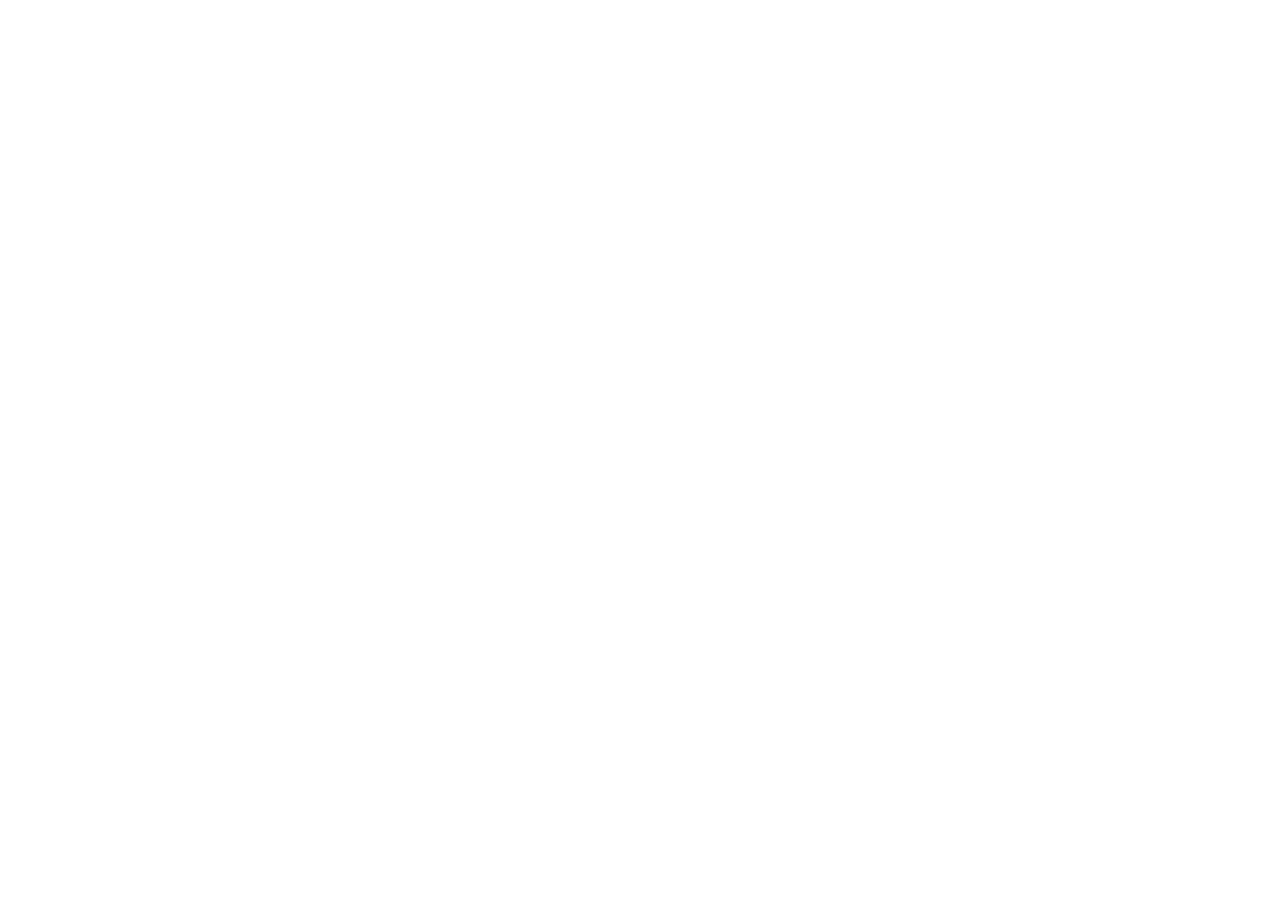
==== index.html @ 0e822096 "Subiendo estructura proyecto" ====
<!DOCTYPE html>
<html lang="en">

<head>
    <meta charset="UTF-8">
    <meta name="viewport" content="width=device-width, initial-scale=1.0">
    <title>Freixo</title>
    <link rel="stylesheet" href="styles.css">
    <link href="https://cdn.jsdelivr.net/npm/bootstrap@5.3.3/dist/css/bootstrap.min.css" rel="stylesheet"
        integrity="sha384-QWTKZyjpPEjISv5WaRU9OFeRpok6YctnYmDr5pNlyT2bRjXh0JMhjY6hW+ALEwIH" crossorigin="anonymous">
</head>

<body>
    <script src="https://cdn.jsdelivr.net/npm/@popperjs/core@2.11.8/dist/umd/popper.min.js"
        integrity="sha384-I7E8VVD/ismYTF4hNIPjVp/Zjvgyol6VFvRkX/vR+Vc4jQkC+hVqc2pM8ODewa9r"
        crossorigin="anonymous"></script>
    <script src="https://cdn.jsdelivr.net/npm/bootstrap@5.3.3/dist/js/bootstrap.min.js"
        integrity="sha384-0pUGZvbkm6XF6gxjEnlmuGrJXVbNuzT9qBBavbLwCsOGabYfZo0T0to5eqruptLy"
        crossorigin="anonymous"></script>
</body>

</html>
---- styles.css ----
*{
    padding: 0;
    border: 0;
    box-sizing: border-box;
}
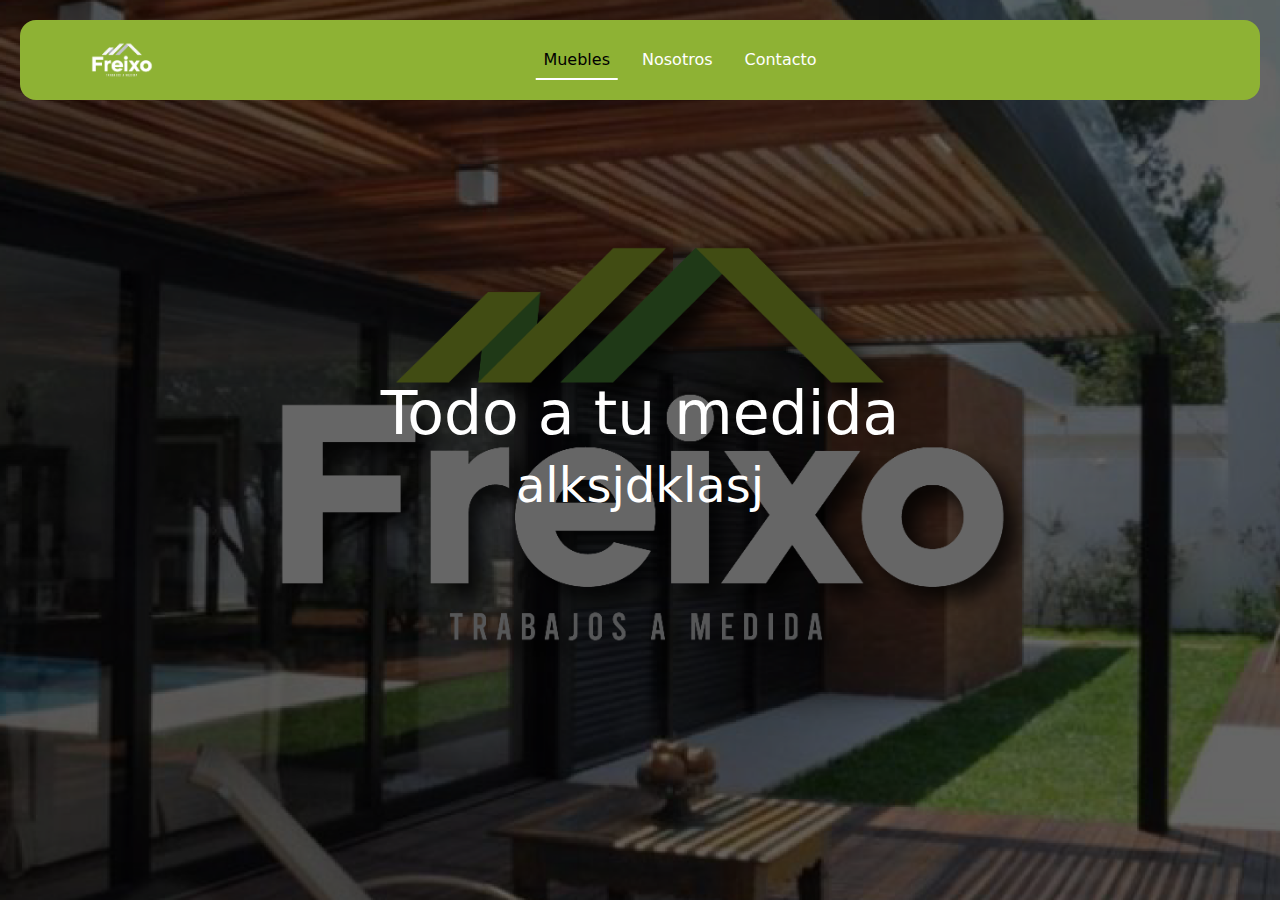
==== commit 19522e24: "navbar section completed" ====
--- a/index.html
+++ b/index.html
@@ -4,13 +4,59 @@
 <head>
     <meta charset="UTF-8">
     <meta name="viewport" content="width=device-width, initial-scale=1.0">
+    <link rel="icon" href="./assets/img/Perfil pagina.png" type="image/x-icon">
     <title>Freixo</title>
-    <link rel="stylesheet" href="styles.css">
     <link href="https://cdn.jsdelivr.net/npm/bootstrap@5.3.3/dist/css/bootstrap.min.css" rel="stylesheet"
         integrity="sha384-QWTKZyjpPEjISv5WaRU9OFeRpok6YctnYmDr5pNlyT2bRjXh0JMhjY6hW+ALEwIH" crossorigin="anonymous">
+        <link rel="stylesheet" href="styles.css">
 </head>
 
 <body>
+    <!--INICIO NAVBAR-->
+    <nav class="navbar navbar-expand-lg fixed-top">
+        <div class="container">
+            <a class="navbar-brand" href="#"><img src="./assets/img/Logo_blanco.png" alt=""></a>
+            <button class="navbar-toggler pe-0" type="button" data-bs-toggle="offcanvas"
+                data-bs-target="#offcanvasNavbar" aria-controls="offcanvasNavbar" aria-label="Toggle navigation">
+                <span class="navbar-toggler-icon"></span>
+            </button>
+            <div class="offcanvas offcanvas-end" tabindex="-1" id="offcanvasNavbar"
+                aria-labelledby="offcanvasNavbarLabel">
+                <div class="offcanvas-header">
+                    <h5 class="offcanvas-title" id="offcanvasNavbarLabel">Freixo</h5>
+                    <button type="button" class="btn-close" data-bs-dismiss="offcanvas" aria-label="Close"></button>
+                </div>
+                <div class="offcanvas-body">
+                    <ul class="navbar-nav justify-content-center flex-grow-1 pe-3">
+                        <li class="nav-item">
+                            <a class="nav-link mx-lg-2 active" aria-current="page" href="#">Muebles</a>
+                        </li>
+                        <li class="nav-item">
+                            <a class="nav-link mx-lg-2" href="#">Nosotros</a>
+                        </li>
+                        <li class="nav-item">
+                            <a class="nav-link mx-lg-2" href="#">Contacto</a>
+                        </li>
+                    </ul>
+                </div>
+            </div>
+        </div>
+    </nav>
+    <section class="hero-section">
+        <div class="container d-flex align-items-center justify-content-center fs-1 text-white flex-column">
+            <h1>Todo a tu medida</h1>
+            <h2>alksjdklasj</h2>
+        </div>
+    </section>
+    <!--FIN NAVBAR-->
+
+    <!--INICIO CAROUSEL SECTION-->
+    <section>
+        
+    </section>
+    <!--FIN CAROUSEL SECTION-->
+
+    <script src="app.js"></script>
     <script src="https://cdn.jsdelivr.net/npm/@popperjs/core@2.11.8/dist/umd/popper.min.js"
         integrity="sha384-I7E8VVD/ismYTF4hNIPjVp/Zjvgyol6VFvRkX/vR+Vc4jQkC+hVqc2pM8ODewa9r"
         crossorigin="anonymous"></script>
--- a/styles.css
+++ b/styles.css
@@ -2,4 +2,97 @@
     padding: 0;
     border: 0;
     box-sizing: border-box;
-}+}
+/* Inicio Estilos Navbar*/
+.navbar {
+    background-color: #8eb234;
+    height: 80px;
+    margin: 20px;
+    border-radius: 16px;
+    padding: 0.5rem;
+}
+.navbar-brand {
+    font-weight: 500;
+    color: #009970;
+    font-size: 24px;
+}
+.navbar-brand img {
+    height: 5rem;
+    width: auto;
+}
+
+.navbar-toggler {
+    border: none;
+    font-size: 1.25rem;
+}
+
+.navbar-toogler:focus, .btn-close:focus  {
+    box-shadow: none;
+    outline: none;
+}
+
+.nav-link {
+    color: #fff;
+    font-weight: 500;
+    position: relative;
+}
+
+.nav-link:hover, .nav-link.active {
+    color: #000;
+}
+
+@media(min-width: 991px){
+    .nav-link::before {
+        content: "";
+        position: absolute;
+        bottom: 0;
+        left: 50%;
+        transform: translateX(-50%);
+        width: 0;
+        height: 2px;
+        background-color: #fff;
+        visibility: hidden;
+        transition: 0.3s ease-in-out;
+    }
+    .nav-link:hover::before, .nav-link.active::before {
+        width: 100%;
+        visibility: visible;
+    }
+}
+.offcanvas-body {
+    background-color: #8eb234;
+}
+/*Fin estilos Navbar*/
+
+/*Inicio estilos section hero*/
+.hero-section{
+    background: url(./assets/img/mesa.png) no-repeat center;
+    background-size: cover;
+    width: 100%;
+}
+
+.hero-section::before {
+    background-color: rgba(0, 0, 0, 0.6);
+    content: "";
+    position: absolute;
+    top: 0;
+    right: 0;
+    bottom: 0;
+    left: 0;
+}
+
+.hero-section .container {
+    height: 100vh;
+    z-index: 1;
+    position: relative;
+}
+
+.hero-section h1 {
+    font-size: 1.5em;
+}
+
+.hero-section h2 {
+    font-size: 1.2em;
+}
+
+/*Fin estilos hero section*/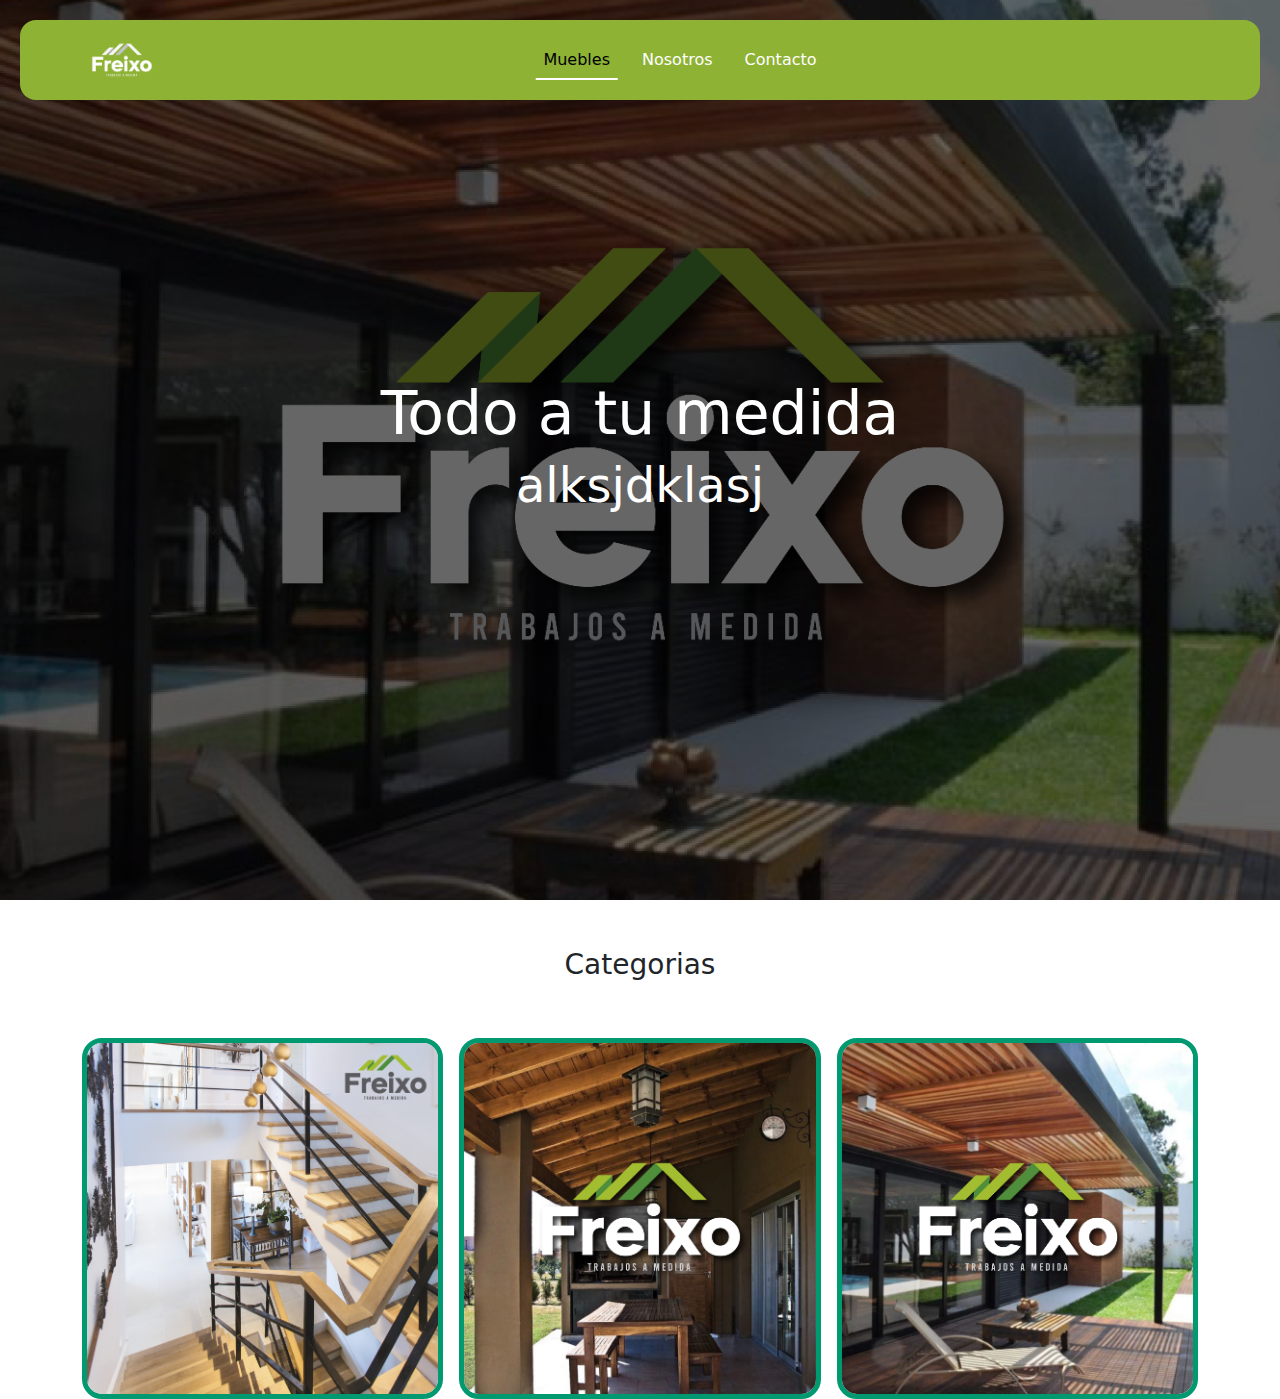
==== commit 3d6b8f73: "cards completed and styles" ====
--- a/index.html
+++ b/index.html
@@ -8,7 +8,7 @@
     <title>Freixo</title>
     <link href="https://cdn.jsdelivr.net/npm/bootstrap@5.3.3/dist/css/bootstrap.min.css" rel="stylesheet"
         integrity="sha384-QWTKZyjpPEjISv5WaRU9OFeRpok6YctnYmDr5pNlyT2bRjXh0JMhjY6hW+ALEwIH" crossorigin="anonymous">
-        <link rel="stylesheet" href="styles.css">
+    <link rel="stylesheet" href="styles.css">
 </head>
 
 <body>
@@ -51,8 +51,62 @@
     <!--FIN NAVBAR-->
 
     <!--INICIO CAROUSEL SECTION-->
-    <section>
-        
+    <section class="card_section mt-5">
+        <div class="d-flex justify-content-center">
+            <h3>Categorias</h3>
+        </div>
+        <div class="container mt-5">
+            <div class="row g-3">
+                <div class="col-md-6 col-md-6 col-xl-4">
+                    <div class="card">
+                        <img src="./assets/img/escalera.png" class="card-img-top" alt="">
+                        <div class="card-body">
+                            <h5 class="card-title">Sillas y Sillones</h5>
+                            <p class="card-text">Lorem ipsum dolor sit amet consectetur adipisicing elit.
+                                 Est cupiditate cum magni incidunt exercitationem corporis enim, 
+                                 accusamus neque obcaecati sunt nisi nulla dolorem fuga dolor?</p>
+                            <button class="btn btn-primary">Ver Más</button>
+                        </div>
+                    </div>
+                </div>
+                <div class="col-md-6 col-md-6 col-xl-4">
+                    <div class="card">
+                        <img src="./assets/img/galeria.png" class="card-img-top" alt="">
+                        <div class="card-body">
+                            <h5 class="card-title">Sillas y Sillones</h5>
+                            <p class="card-text">Lorem ipsum dolor sit amet consectetur adipisicing elit.
+                                 Est cupiditate cum magni incidunt exercitationem corporis enim, 
+                                 accusamus neque obcaecati sunt nisi nulla dolorem fuga dolor?</p>
+                            <button class="btn btn-primary">Ver Más</button>
+                        </div>
+                    </div>
+                </div>
+                <div class="col-md-6 col-md-6 col-xl-4">
+                    <div class="card">
+                        <img src="./assets/img/mesa.png" class="card-img-top" alt="">
+                        <div class="card-body">
+                            <h5 class="card-title">Sillas y Sillones</h5>
+                            <p class="card-text">Lorem ipsum dolor sit amet consectetur adipisicing elit.
+                                 Est cupiditate cum magni incidunt exercitationem corporis enim, 
+                                 accusamus neque obcaecati sunt nisi nulla dolorem fuga dolor?</p>
+                            <button class="btn btn-primary">Ver Más</button>
+                        </div>
+                    </div>
+                </div>
+                <!-- <div class="col-md-6 col-md-6 col-xl-4">
+                    <div class="card">
+                        <img src="./assets/img/galeria.png" class="card-img-top" alt="">
+                        <div class="card-body">
+                            <h5 class="card-title">Sillas y Sillones</h5>
+                            <p class="card-text">Lorem ipsum dolor sit amet consectetur adipisicing elit.
+                                 Est cupiditate cum magni incidunt exercitationem corporis enim, 
+                                 accusamus neque obcaecati sunt nisi nulla dolorem fuga dolor?</p>
+                            <button class="btn btn-primary">Ver Más</button>
+                        </div>
+                    </div>
+                </div> -->
+            </div>
+        </div>
     </section>
     <!--FIN CAROUSEL SECTION-->
 
--- a/styles.css
+++ b/styles.css
@@ -95,4 +95,68 @@
     font-size: 1.2em;
 }
 
-/*Fin estilos hero section*/+/*Fin estilos hero section*/
+
+.card {
+    /* width: 320px;
+    height: 500px; */
+    border-radius: 20px;
+    overflow: hidden;
+    border: 5px solid #009970;
+    position: relative;
+}
+
+.card-img-top {
+    width: 100%;
+    height: 100%;
+    object-fit: cover;
+    border-radius: 10px;
+}
+
+.card-body {
+    width: 100%;
+    height: 100%;
+    top: 0;
+    right: -100%;
+    position: absolute;
+    background: #1f3d4738;
+    backdrop-filter: blur(5px);
+    border-radius: 15px;
+    color: #fff;
+    padding: 20px;
+    display: flex;
+    flex-direction: column;
+    justify-content: center;
+    transition: 2s;
+}
+
+.card:hover .card-body {
+    right: 0;
+}
+
+.card-title {
+    text-transform: uppercase;
+    font-size: 20px;
+    font-weight: 500;
+}
+
+.card-text {
+    text-transform: capitalize;
+    font-size: 16px;
+    font-weight: 400;
+    margin: 40px 0;
+    line-height: 25px;
+
+}
+
+.btn {
+    color: #fff;
+    background: #8eb234;
+    padding: 10px 20px;
+    width: 120px;
+    border-radius: 5px;
+    text-transform: capitalize;
+    border: none;
+    outline: none;
+    font-weight: 500;
+}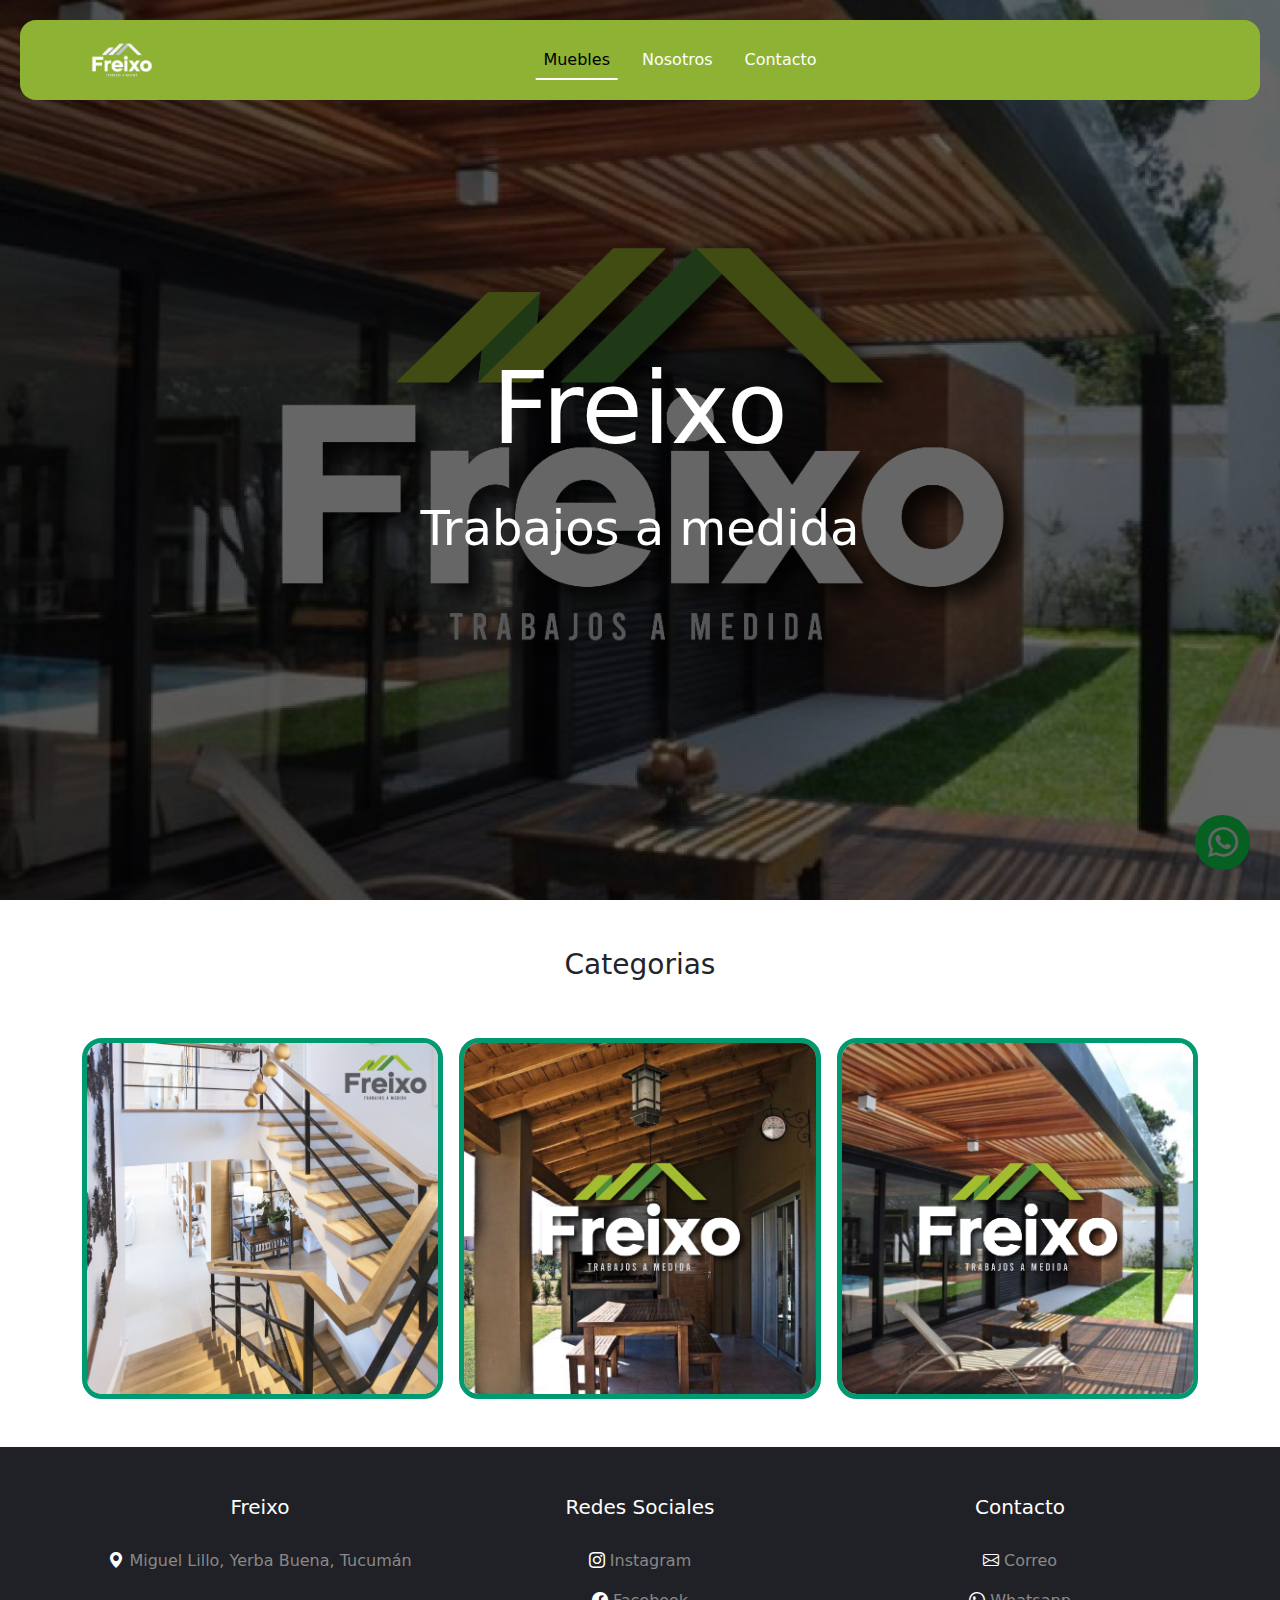
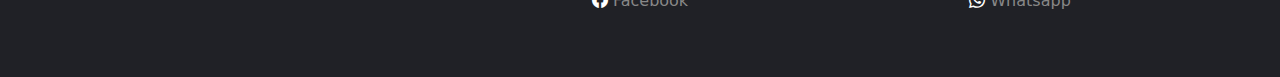
==== commit a56fd534: "footer completed and btn whatsapp" ====
--- a/index.html
+++ b/index.html
@@ -8,10 +8,14 @@
     <title>Freixo</title>
     <link href="https://cdn.jsdelivr.net/npm/bootstrap@5.3.3/dist/css/bootstrap.min.css" rel="stylesheet"
         integrity="sha384-QWTKZyjpPEjISv5WaRU9OFeRpok6YctnYmDr5pNlyT2bRjXh0JMhjY6hW+ALEwIH" crossorigin="anonymous">
-    <link rel="stylesheet" href="styles.css">
+        <link rel="stylesheet" href="https://cdn.jsdelivr.net/npm/bootstrap-icons@1.11.3/font/bootstrap-icons.min.css">
+        <link rel="stylesheet" href="styles.css">
 </head>
 
 <body>
+    <a href="" target="_blank" class="float">
+        <i class="bi bi-whatsapp"></i>
+    </a>
     <!--INICIO NAVBAR-->
     <nav class="navbar navbar-expand-lg fixed-top">
         <div class="container">
@@ -43,9 +47,10 @@
         </div>
     </nav>
     <section class="hero-section">
-        <div class="container d-flex align-items-center justify-content-center fs-1 text-white flex-column">
-            <h1>Todo a tu medida</h1>
-            <h2>alksjdklasj</h2>
+        <div class="container d-flex justify-content-center align-items-center fs-1 flex-column text-white">
+            <p>Freixo</p>
+            <h2>Trabajos a medida</h2>
+            
         </div>
     </section>
     <!--FIN NAVBAR-->
@@ -61,7 +66,7 @@
                     <div class="card">
                         <img src="./assets/img/escalera.png" class="card-img-top" alt="">
                         <div class="card-body">
-                            <h5 class="card-title">Sillas y Sillones</h5>
+                            <h5 class="card-title">Sillas y Banquetas</h5>
                             <p class="card-text">Lorem ipsum dolor sit amet consectetur adipisicing elit.
                                  Est cupiditate cum magni incidunt exercitationem corporis enim, 
                                  accusamus neque obcaecati sunt nisi nulla dolorem fuga dolor?</p>
@@ -73,7 +78,7 @@
                     <div class="card">
                         <img src="./assets/img/galeria.png" class="card-img-top" alt="">
                         <div class="card-body">
-                            <h5 class="card-title">Sillas y Sillones</h5>
+                            <h5 class="card-title">Mesas</h5>
                             <p class="card-text">Lorem ipsum dolor sit amet consectetur adipisicing elit.
                                  Est cupiditate cum magni incidunt exercitationem corporis enim, 
                                  accusamus neque obcaecati sunt nisi nulla dolorem fuga dolor?</p>
@@ -85,7 +90,7 @@
                     <div class="card">
                         <img src="./assets/img/mesa.png" class="card-img-top" alt="">
                         <div class="card-body">
-                            <h5 class="card-title">Sillas y Sillones</h5>
+                            <h5 class="card-title">Estantes</h5>
                             <p class="card-text">Lorem ipsum dolor sit amet consectetur adipisicing elit.
                                  Est cupiditate cum magni incidunt exercitationem corporis enim, 
                                  accusamus neque obcaecati sunt nisi nulla dolorem fuga dolor?</p>
@@ -110,6 +115,32 @@
     </section>
     <!--FIN CAROUSEL SECTION-->
 
+    <!--INICIO FOOTER SECTION-->
+       <footer>
+        <div class="container-fluid mt-5 py-5">
+            <div class="container">
+                <div class="row">
+                    <div class="col">
+                        <h1 class="text-center">Freixo</h1>
+                        <p class="text-center"><i class="bi bi-geo-alt-fill"></i> Miguel Lillo, Yerba Buena, Tucumán</p>
+                    </div>
+                    <div class="col">
+                        <h1 class="text-center">Redes Sociales</h1>
+                        <p class="text-center"><a target="_blank" href="https://www.instagram.com/freixo.tuc?igsh=MXU3MGI1Y2JwN21xMg=="><i class="bi bi-instagram"></i></a> Instagram</p>
+                        <p class="text-center"><a target="_blank" href="https://www.facebook.com/people/Freixo/100063633369102/?mibextid=WC7FNe&rdid=lrc3cj4qGPcZuT7P&share_url=https%3A%2F%2Fwww.facebook.com%2Fshare%2F64F7v5D3XU1ae4H2%2F%3Fmibextid%3DWC7FNe"><i class="bi bi-facebook"></i></a> Facebook</p>
+                    </div>
+                    <div class="col">
+                        <h1 class="text-center">Contacto</h1>
+                        <p class="text-center"><a href="#"><i class="bi bi-envelope"></i></a> Correo</p>
+                        <p class="text-center"><a href="https://wa.me/message/OYIO3UWSGHDMI1" target="_blank"><i class="bi bi-whatsapp"></i></a> Whatsapp</p>
+                        
+                    </div>
+                </div>
+            </div>
+        </div>
+       </footer>
+    <!--FIN FOOTER SECTION-->
+
     <script src="app.js"></script>
     <script src="https://cdn.jsdelivr.net/npm/@popperjs/core@2.11.8/dist/umd/popper.min.js"
         integrity="sha384-I7E8VVD/ismYTF4hNIPjVp/Zjvgyol6VFvRkX/vR+Vc4jQkC+hVqc2pM8ODewa9r"
--- a/styles.css
+++ b/styles.css
@@ -3,6 +3,34 @@
     border: 0;
     box-sizing: border-box;
 }
+
+.float {
+    position: fixed;
+    width: 55px;
+    height: 55px;
+    line-height: 55px;
+    bottom: 30px;
+    right: 30px;
+    background: #0df053;
+    color: #fff;
+    border-radius: 50%;
+    text-align: center;
+    font-size: 30px; 
+}
+.float:hover {
+    position: fixed;
+    width: 55px;
+    height: 55px;
+    line-height: 55px;
+    bottom: 30px;
+    right: 30px;
+    background: green;
+    color: #fff;
+    border-radius: 50%;
+    text-align: center;
+    font-size: 30px; 
+}
+
 /* Inicio Estilos Navbar*/
 .navbar {
     background-color: #8eb234;
@@ -87,8 +115,8 @@
     position: relative;
 }
 
-.hero-section h1 {
-    font-size: 1.5em;
+.hero-section p {
+    font-size: 100px;
 }
 
 .hero-section h2 {
@@ -159,4 +187,45 @@
     border: none;
     outline: none;
     font-weight: 500;
-}+}
+
+.container-fluid {
+    background-color: #202126;
+    color: #888;
+    font-size: 16px;
+}
+
+h1{
+    font-size: 20px !important;
+    color: #fff;
+    margin-bottom: 30px !important;
+}
+
+.bi {
+    color: white !important;
+}
+
+.img-fluid {
+    width: 92% !important;
+    height: 150px !important;
+}
+
+/* span {
+    display: block;
+    font-family: monospace;
+    font-size: 80px;
+    white-space: nowrap;
+    border-right: 4px solid;
+    width: 22ch;
+    animation: typing 2s steps(12),
+    blink .5s infinite step-end alternate;
+    overflow: hidden;
+}
+
+@keyframes typing {
+    from { width: 0 }
+}
+
+@keyframes blink {
+    50% { border-color: transparent }
+} */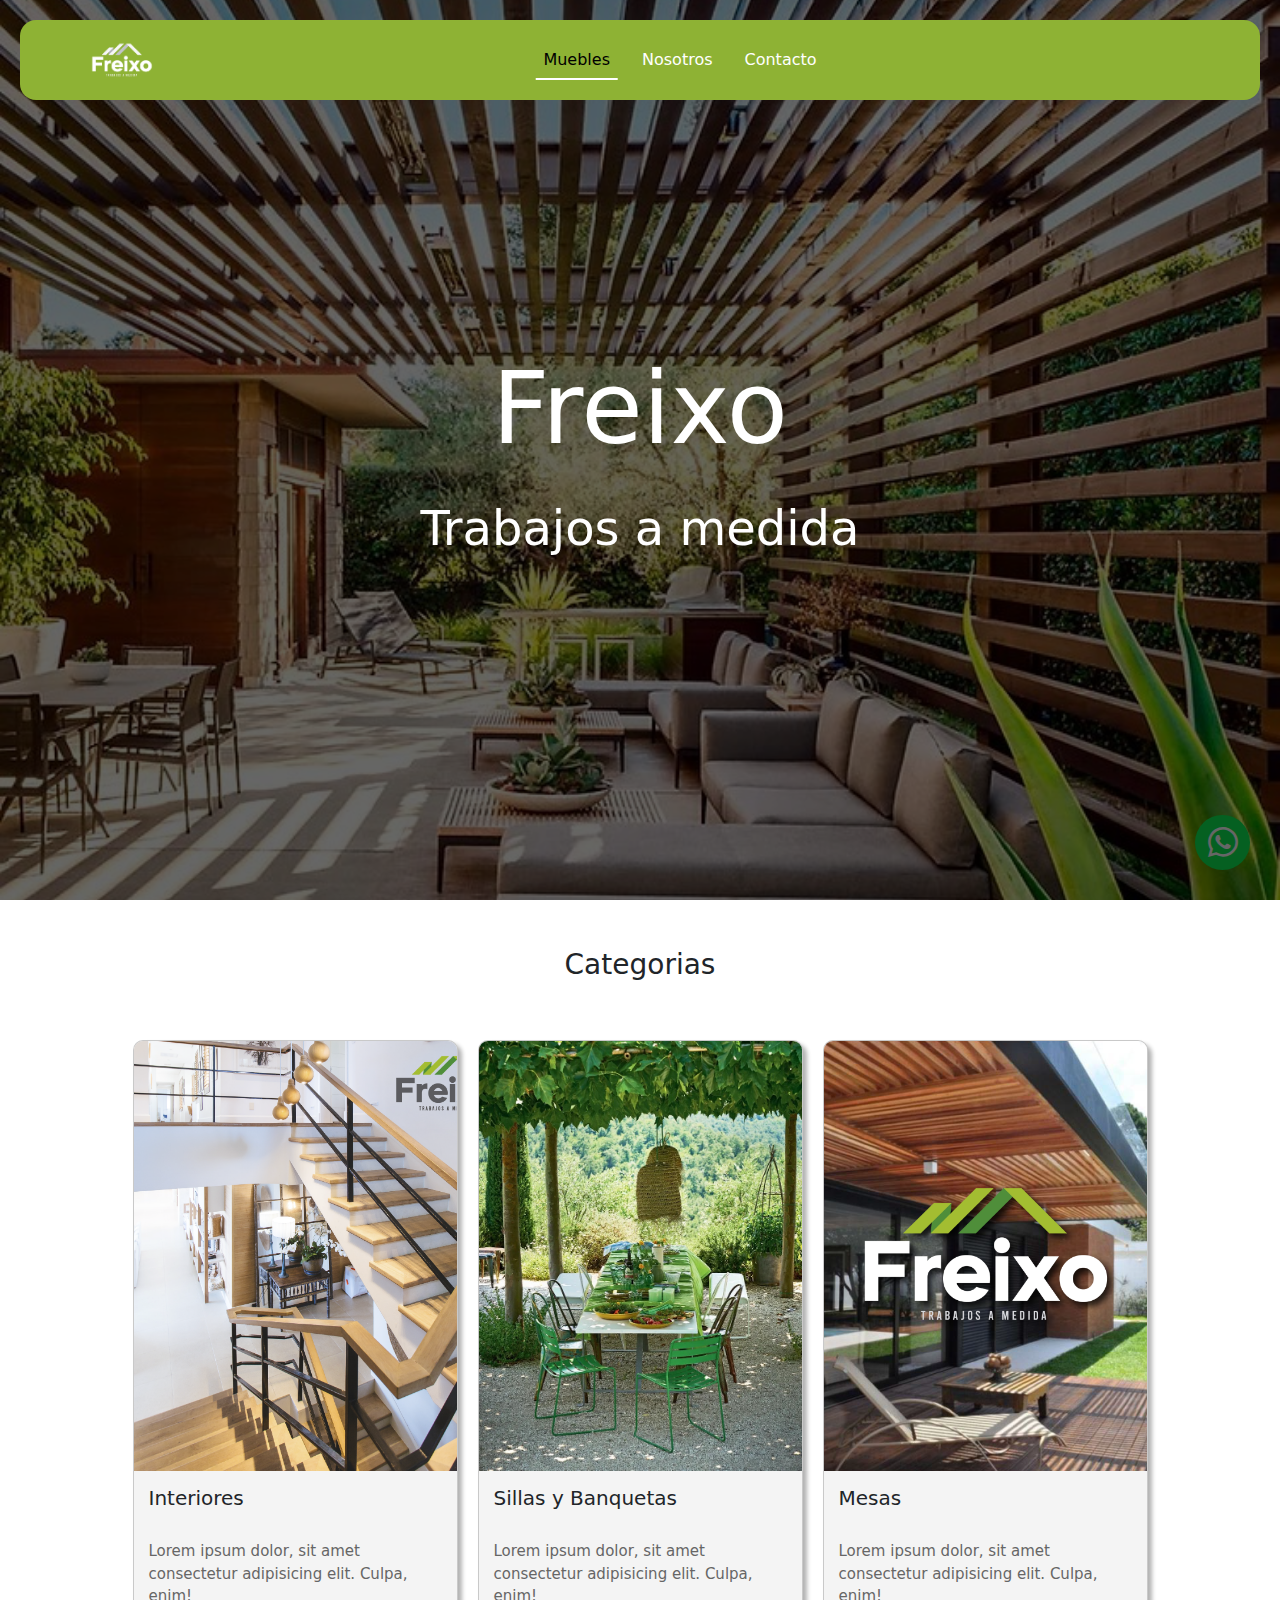
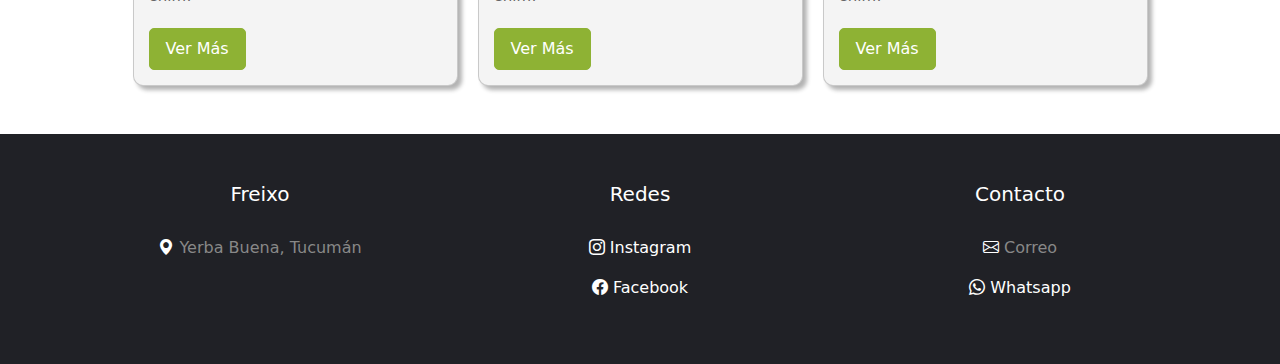
==== commit 0b7b1092: "cambios home y cards" ====
--- a/index.html
+++ b/index.html
@@ -13,7 +13,7 @@
 </head>
 
 <body>
-    <a href="" target="_blank" class="float">
+    <a href="https://wa.me/message/OYIO3UWSGHDMI1" target="_blank" class="float">
         <i class="bi bi-whatsapp"></i>
     </a>
     <!--INICIO NAVBAR-->
@@ -60,58 +60,34 @@
         <div class="d-flex justify-content-center">
             <h3>Categorias</h3>
         </div>
-        <div class="container mt-5">
-            <div class="row g-3">
-                <div class="col-md-6 col-md-6 col-xl-4">
-                    <div class="card">
-                        <img src="./assets/img/escalera.png" class="card-img-top" alt="">
-                        <div class="card-body">
-                            <h5 class="card-title">Sillas y Banquetas</h5>
-                            <p class="card-text">Lorem ipsum dolor sit amet consectetur adipisicing elit.
-                                 Est cupiditate cum magni incidunt exercitationem corporis enim, 
-                                 accusamus neque obcaecati sunt nisi nulla dolorem fuga dolor?</p>
-                            <button class="btn btn-primary">Ver Más</button>
-                        </div>
-                    </div>
+        <div class="card-container">
+            <div class="card">
+                <img src="./assets/img/escalera.png" alt="">
+                <div class="card-body">
+                    <h1 class="card-title">Interiores</h1>
+                    <p>Lorem ipsum dolor, sit amet consectetur adipisicing elit. Culpa, enim!</p>
+                    <button class="btn btn-primary">Ver Más</button>
                 </div>
-                <div class="col-md-6 col-md-6 col-xl-4">
-                    <div class="card">
-                        <img src="./assets/img/galeria.png" class="card-img-top" alt="">
-                        <div class="card-body">
-                            <h5 class="card-title">Mesas</h5>
-                            <p class="card-text">Lorem ipsum dolor sit amet consectetur adipisicing elit.
-                                 Est cupiditate cum magni incidunt exercitationem corporis enim, 
-                                 accusamus neque obcaecati sunt nisi nulla dolorem fuga dolor?</p>
-                            <button class="btn btn-primary">Ver Más</button>
-                        </div>
-                    </div>
+            </div>
+
+            <div class="card">
+                <img src="./assets/img/sillas_verdes.jpeg" alt="">
+                <div class="card-body">
+                    <h1 class="card-title">Sillas y Banquetas</h1>
+                    <p>Lorem ipsum dolor, sit amet consectetur adipisicing elit. Culpa, enim!</p>
+                    <button class="btn btn-primary">Ver Más</button>
                 </div>
-                <div class="col-md-6 col-md-6 col-xl-4">
-                    <div class="card">
-                        <img src="./assets/img/mesa.png" class="card-img-top" alt="">
-                        <div class="card-body">
-                            <h5 class="card-title">Estantes</h5>
-                            <p class="card-text">Lorem ipsum dolor sit amet consectetur adipisicing elit.
-                                 Est cupiditate cum magni incidunt exercitationem corporis enim, 
-                                 accusamus neque obcaecati sunt nisi nulla dolorem fuga dolor?</p>
-                            <button class="btn btn-primary">Ver Más</button>
-                        </div>
-                    </div>
+            </div>
+
+            <div class="card">
+                <img src="./assets/img/mesa.png" alt="">
+                <div class="card-body">
+                    <h1 class="card-title">Mesas</h1>
+                    <p>Lorem ipsum dolor, sit amet consectetur adipisicing elit. Culpa, enim!</p>
+                    <button class="btn btn-primary">Ver Más</button>
                 </div>
-                <!-- <div class="col-md-6 col-md-6 col-xl-4">
-                    <div class="card">
-                        <img src="./assets/img/galeria.png" class="card-img-top" alt="">
-                        <div class="card-body">
-                            <h5 class="card-title">Sillas y Sillones</h5>
-                            <p class="card-text">Lorem ipsum dolor sit amet consectetur adipisicing elit.
-                                 Est cupiditate cum magni incidunt exercitationem corporis enim, 
-                                 accusamus neque obcaecati sunt nisi nulla dolorem fuga dolor?</p>
-                            <button class="btn btn-primary">Ver Más</button>
-                        </div>
-                    </div>
-                </div> -->
             </div>
-        </div>
+        </div>  
     </section>
     <!--FIN CAROUSEL SECTION-->
 
@@ -122,18 +98,17 @@
                 <div class="row">
                     <div class="col">
                         <h1 class="text-center">Freixo</h1>
-                        <p class="text-center"><i class="bi bi-geo-alt-fill"></i> Miguel Lillo, Yerba Buena, Tucumán</p>
+                        <p class="text-center"><i class="bi bi-geo-alt-fill"></i> Yerba Buena, Tucumán</p>
                     </div>
                     <div class="col">
-                        <h1 class="text-center">Redes Sociales</h1>
-                        <p class="text-center"><a target="_blank" href="https://www.instagram.com/freixo.tuc?igsh=MXU3MGI1Y2JwN21xMg=="><i class="bi bi-instagram"></i></a> Instagram</p>
-                        <p class="text-center"><a target="_blank" href="https://www.facebook.com/people/Freixo/100063633369102/?mibextid=WC7FNe&rdid=lrc3cj4qGPcZuT7P&share_url=https%3A%2F%2Fwww.facebook.com%2Fshare%2F64F7v5D3XU1ae4H2%2F%3Fmibextid%3DWC7FNe"><i class="bi bi-facebook"></i></a> Facebook</p>
+                        <h1 class="text-center">Redes</h1>
+                        <p class="text-center"><a target="_blank" href="http://www.instagram.com/freixo.tuc?igsh=MXU3MGI1Y2JwN21xMg=="><i class="bi bi-instagram"></i></a> <a target="_blank" class="text-white text-decoration-none" href="http://www.instagram.com/freixo.tuc?igsh=MXU3MGI1Y2JwN21xMg==">Instagram</a></p>
+                        <p class="text-center"><a target="_blank" href="https://www.facebook.com/people/Freixo/100063633369102/?mibextid=WC7FNe&rdid=lrc3cj4qGPcZuT7P&share_url=https%3A%2F%2Fwww.facebook.com%2Fshare%2F64F7v5D3XU1ae4H2%2F%3Fmibextid%3DWC7FNe"><i class="bi bi-facebook"></i></a> <a target="_blank" class="text-white text-decoration-none" href="https://www.facebook.com/people/Freixo/100063633369102/?mibextid=WC7FNe&rdid=lrc3cj4qGPcZuT7P&share_url=https%3A%2F%2Fwww.facebook.com%2Fshare%2F64F7v5D3XU1ae4H2%2F%3Fmibextid%3DWC7FNe">Facebook</a></p>
                     </div>
                     <div class="col">
                         <h1 class="text-center">Contacto</h1>
                         <p class="text-center"><a href="#"><i class="bi bi-envelope"></i></a> Correo</p>
-                        <p class="text-center"><a href="https://wa.me/message/OYIO3UWSGHDMI1" target="_blank"><i class="bi bi-whatsapp"></i></a> Whatsapp</p>
-                        
+                        <p class="text-center"><a target="_blank" href="https://wa.me/message/OYIO3UWSGHDMI1"><i class="bi bi-whatsapp"></i></a> <a target="_blank" class="text-white text-decoration-none" href="https://wa.me/message/OYIO3UWSGHDMI1">Whatsapp</a></p>
                     </div>
                 </div>
             </div>
--- a/styles.css
+++ b/styles.css
@@ -4,6 +4,7 @@
     box-sizing: border-box;
 }
 
+/*INICIO BTN WHATSAPP*/
 .float {
     position: fixed;
     width: 55px;
@@ -30,6 +31,7 @@
     text-align: center;
     font-size: 30px; 
 }
+ /*FIN BTN WHATSAPP*/
 
 /* Inicio Estilos Navbar*/
 .navbar {
@@ -92,9 +94,10 @@
 }
 /*Fin estilos Navbar*/
 
+
 /*Inicio estilos section hero*/
 .hero-section{
-    background: url(./assets/img/mesa.png) no-repeat center;
+    background: url(./assets/img/jardin_luz.jpeg) no-repeat center;
     background-size: cover;
     width: 100%;
 }
@@ -125,75 +128,76 @@
 
 /*Fin estilos hero section*/
 
+
+/*INICIO CARD ESTILOS*/
+
+.card-container {
+    display: flex;
+    justify-content: center;
+    flex-wrap: wrap;
+    gap: 20px;
+    margin-top: 50px;
+}
 .card {
-    /* width: 320px;
-    height: 500px; */
-    border-radius: 20px;
+    width: 325px;
+    background-color: #f4f4f4;
+    border-radius: 10px;
+    box-shadow: 4px 4px 4px rgba(0, 0, 0, 0.3);
     overflow: hidden;
-    border: 5px solid #009970;
-    position: relative;
-}
-
-.card-img-top {
+    transition: transform 0.6s ease;
+}
+
+/* .card {
+    transition: all 0.3s;
+} */
+.card:hover {
+    transform: translateY(-10px);
+}
+
+.card img {
     width: 100%;
     height: 100%;
     object-fit: cover;
-    border-radius: 10px;
-}
-
+}
 .card-body {
-    width: 100%;
-    height: 100%;
-    top: 0;
-    right: -100%;
-    position: absolute;
-    background: #1f3d4738;
-    backdrop-filter: blur(5px);
-    border-radius: 15px;
-    color: #fff;
-    padding: 20px;
-    display: flex;
-    flex-direction: column;
-    justify-content: center;
-    transition: 2s;
-}
-
-.card:hover .card-body {
-    right: 0;
+    padding: 15px;
 }
 
 .card-title {
-    text-transform: uppercase;
-    font-size: 20px;
-    font-weight: 500;
-}
-
-.card-text {
-    text-transform: capitalize;
-    font-size: 16px;
-    font-weight: 400;
-    margin: 40px 0;
-    line-height: 25px;
-
+    font-size: 24px;
+    margin-bottom: 10px;
+}
+
+.card-body p {
+    font-size: 15px;
+    color: #666;
+    margin-bottom: 20px;
 }
 
 .btn {
-    color: #fff;
-    background: #8eb234;
-    padding: 10px 20px;
-    width: 120px;
+    display: inline-block;
+    background-color:#8eb234;
+    color: #fff;
     border-radius: 5px;
-    text-transform: capitalize;
-    border: none;
-    outline: none;
-    font-weight: 500;
-}
+    padding: 8px 16px;
+    border-color: #8eb234;
+}
+.btn:hover {
+    background-color:#8eb234;
+    border-color: #8eb234; 
+}
+
+
+
+/*FIN CARDS ESTILOS*/
+
+/*INICIO ESTILOS FOOTER*/
 
 .container-fluid {
     background-color: #202126;
     color: #888;
     font-size: 16px;
-}
+} 
 
 h1{
     font-size: 20px !important;
@@ -203,29 +207,7 @@
 
 .bi {
     color: white !important;
-}
-
-.img-fluid {
-    width: 92% !important;
-    height: 150px !important;
-}
-
-/* span {
-    display: block;
-    font-family: monospace;
-    font-size: 80px;
-    white-space: nowrap;
-    border-right: 4px solid;
-    width: 22ch;
-    animation: typing 2s steps(12),
-    blink .5s infinite step-end alternate;
-    overflow: hidden;
-}
-
-@keyframes typing {
-    from { width: 0 }
-}
-
-@keyframes blink {
-    50% { border-color: transparent }
-} */+    
+}
+
+/*FIN FOOTER ESTILOS*/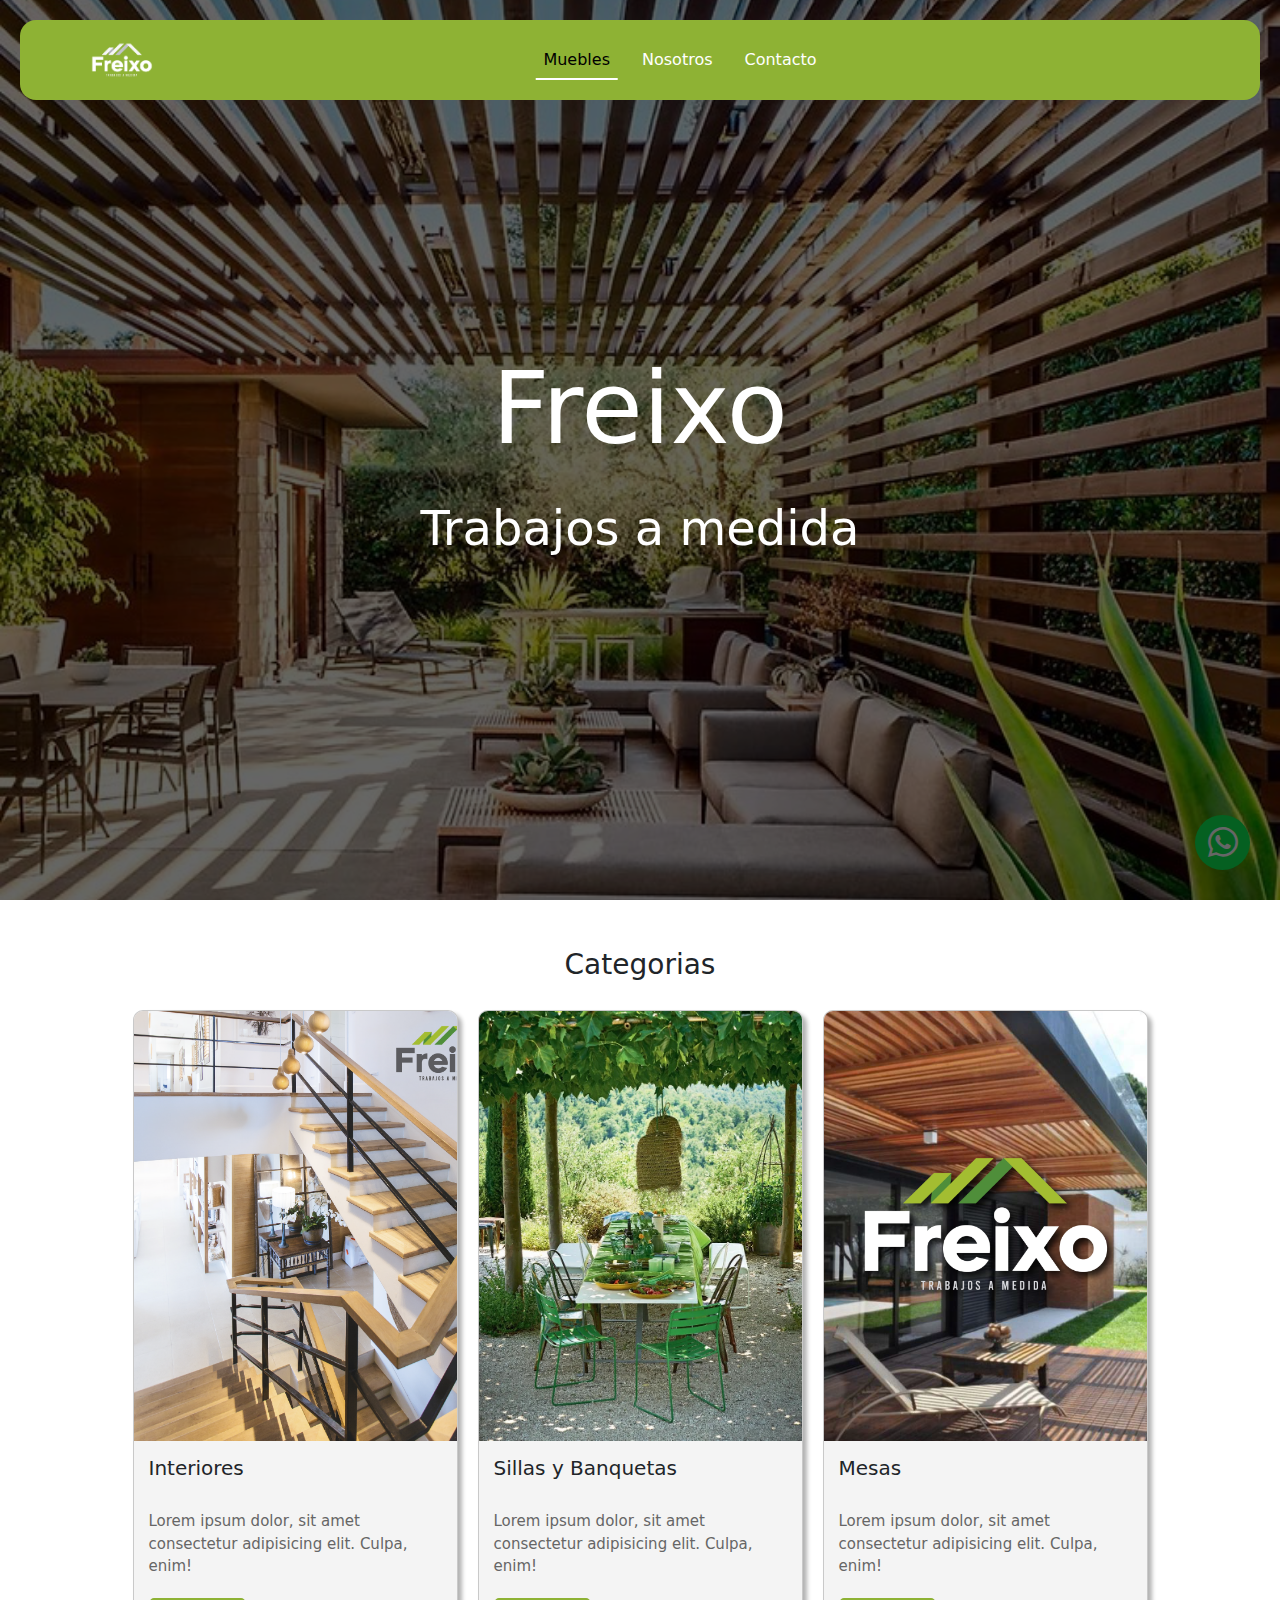
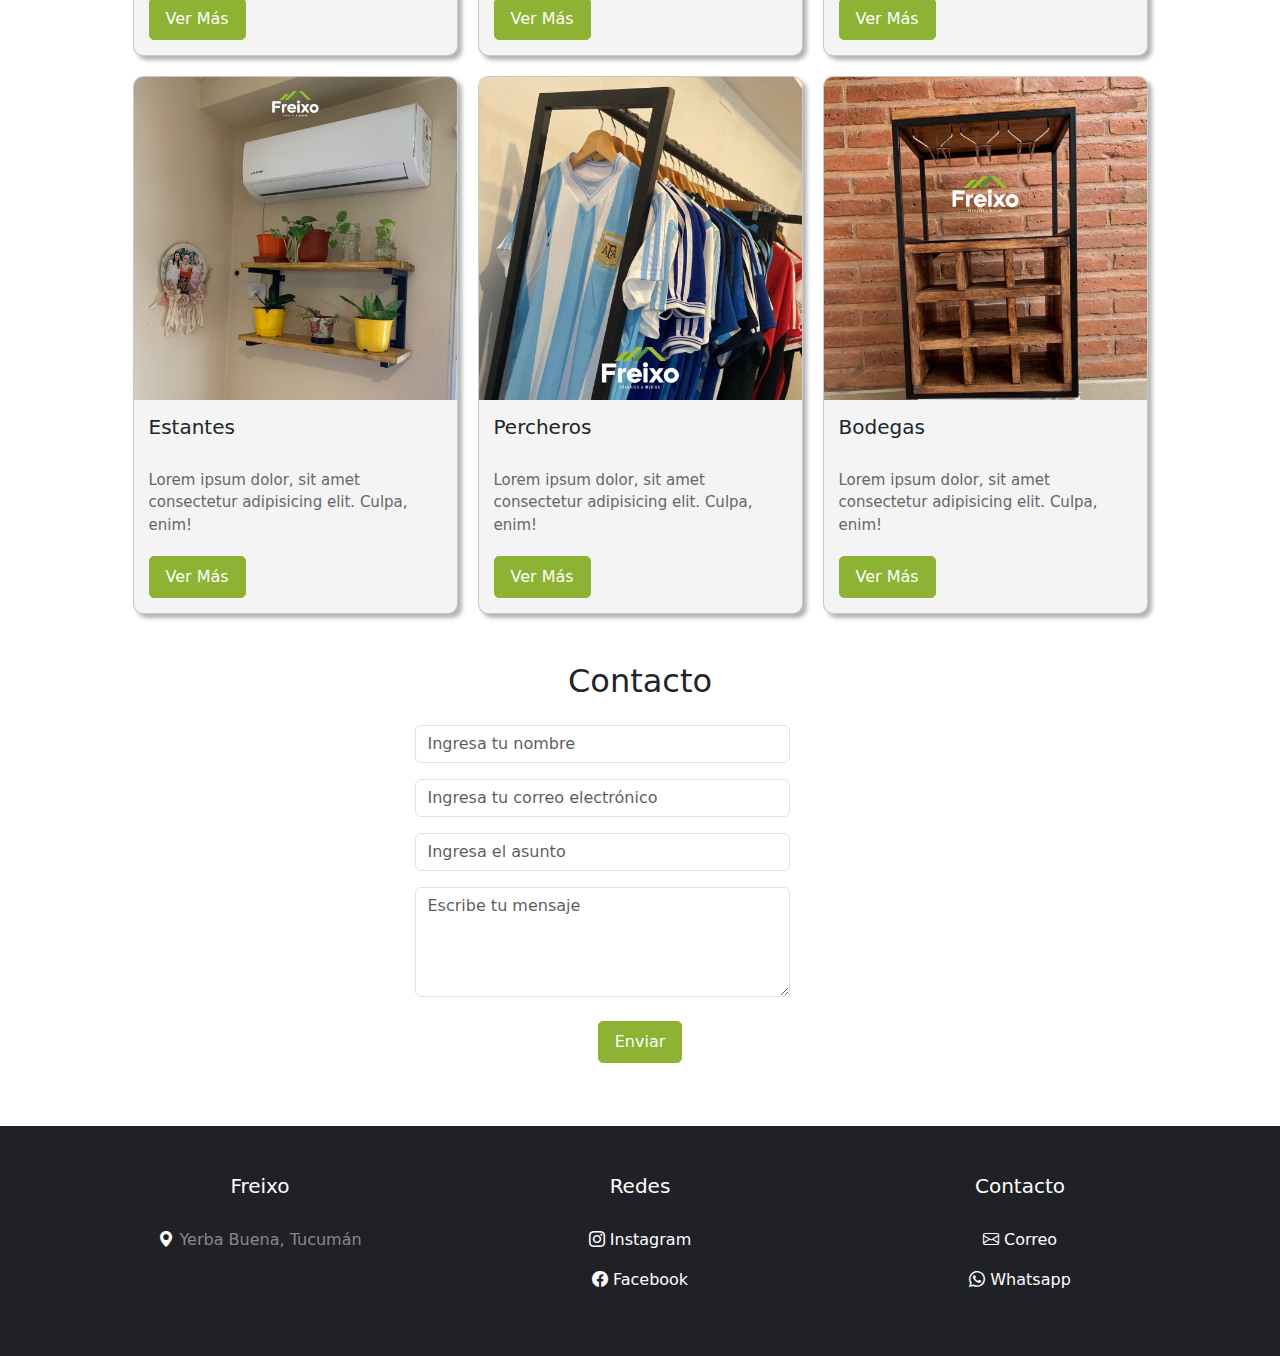
==== commit a8861c59: "formulario de contacto" ====
--- a/index.html
+++ b/index.html
@@ -1,3 +1,5 @@
+
+
 <!DOCTYPE html>
 <html lang="en">
 
@@ -55,7 +57,7 @@
     </section>
     <!--FIN NAVBAR-->
 
-    <!--INICIO CAROUSEL SECTION-->
+    <!--INICIO CARDS SECTION-->
     <section class="card_section mt-5">
         <div class="d-flex justify-content-center">
             <h3>Categorias</h3>
@@ -87,9 +89,68 @@
                     <button class="btn btn-primary">Ver Más</button>
                 </div>
             </div>
+
+            <div class="card">
+                <img src="./assets/img/estantes/3.png" alt="">
+                <div class="card-body">
+                    <h1 class="card-title">Estantes</h1>
+                    <p>Lorem ipsum dolor, sit amet consectetur adipisicing elit. Culpa, enim!</p>
+                    <button class="btn btn-primary">Ver Más</button>
+                </div>
+            </div>
+
+            <div class="card">
+                <img src="./assets/img/percheros/3.png" alt="">
+                <div class="card-body">
+                    <h1 class="card-title">Percheros</h1>
+                    <p>Lorem ipsum dolor, sit amet consectetur adipisicing elit. Culpa, enim!</p>
+                    <button class="btn btn-primary">Ver Más</button>
+                </div>
+            </div>
+
+            <div class="card">
+                <img src="./assets/img/bodegas/8.png" alt="">
+                <div class="card-body">
+                    <h1 class="card-title">Bodegas</h1>
+                    <p>Lorem ipsum dolor, sit amet consectetur adipisicing elit. Culpa, enim!</p>
+                    <button class="btn btn-primary"><a class="text-decoration-none text-white" href="productDetail.html">Ver Más</a></button>
+                </div>
+            </div>
         </div>  
     </section>
     <!--FIN CAROUSEL SECTION-->
+
+    <!--INICIO CONTACT FORM-->
+    <section class="formulario">
+        <div class="container mt-5">
+            <div class="row justify-content-center">
+              <div class="col-12 col-sm-10 col-md-8 col-lg-6 col-xl-5">
+                <h2 class="text-center mb-4">Contacto</h2>
+                <form id="form" action="https://api.web3forms.com/submit" method="POST">
+                    <input type="hidden" name="access_key" value="26901b24-97a5-425b-a699-8bc2a45b3308">
+                  <div class="form-row">
+                    <div class="form-group col-md-10">
+                      <input type="text" class="form-control" required name="name" placeholder="Ingresa tu nombre">
+                    </div>
+                    <div class="form-group col-md-10">
+                      <input type="email" class="form-control mt-3" required name="email" placeholder="Ingresa tu correo electrónico">
+                    </div>
+                  </div>
+                  <div class="form-group col-md-10">
+                    <input type="text" class="form-control mt-3" required name="subject" placeholder="Ingresa el asunto">
+                  </div>
+                  <div class="form-group col-md-10">
+                    <textarea class="form-control mt-3" required name="message" rows="4" placeholder="Escribe tu mensaje"></textarea>
+                  </div>
+                  <div class="d-flex justify-content-center pt-4">
+                    <button type="submit" class="btn btn-primary btn-block text-white">Enviar</button>
+                  </div>
+                </form>
+              </div>
+            </div>
+          </div>
+    </section>
+    <!--FIN CONTACT FORM-->
 
     <!--INICIO FOOTER SECTION-->
        <footer>
@@ -107,7 +168,7 @@
                     </div>
                     <div class="col">
                         <h1 class="text-center">Contacto</h1>
-                        <p class="text-center"><a href="#"><i class="bi bi-envelope"></i></a> Correo</p>
+                        <p class="text-center text-white"><a href="#"><i class="bi bi-envelope"></i></a> Correo</p>
                         <p class="text-center"><a target="_blank" href="https://wa.me/message/OYIO3UWSGHDMI1"><i class="bi bi-whatsapp"></i></a> <a target="_blank" class="text-white text-decoration-none" href="https://wa.me/message/OYIO3UWSGHDMI1">Whatsapp</a></p>
                     </div>
                 </div>
--- a/styles.css
+++ b/styles.css
@@ -3,6 +3,7 @@
     border: 0;
     box-sizing: border-box;
 }
+
 
 /*INICIO BTN WHATSAPP*/
 .float {
@@ -136,7 +137,7 @@
     justify-content: center;
     flex-wrap: wrap;
     gap: 20px;
-    margin-top: 50px;
+    margin-top: 20px;
 }
 .card {
     width: 325px;
@@ -210,4 +211,68 @@
     
 }
 
-/*FIN FOOTER ESTILOS*/+/*FIN FOOTER ESTILOS*/
+
+/*INICIO DETALLES DE PRODUCTO*/
+.product-detail {
+    margin-top: 120px;
+    padding-top: 10px;
+    margin-bottom: 30px;
+    background: #202126;
+    color: white;
+    border: solid 1px #8eb234;
+    box-shadow: 0 0 10px 10px #8eb234;
+  }
+  .product-image {
+    max-width: 100%;
+    height: auto;
+  }
+  .product-info {
+    margin-top: 15px;
+    color: white;
+  }
+
+
+/*FIN DETALLES DE PRODUCTO*/
+
+/*INICIO CONTACT FORM*/
+  /* .contact-form {
+    width: 50%;
+    margin: auto;
+    padding: 40px;
+    background: #efefef;
+    margin-top: 80px;
+    border-radius: 5px;
+    margin-bottom: 80px;
+  }
+
+  .site-form {
+    width: 93%;
+    border: none;
+    padding: 15px 20px;
+    margin-bottom: 15px;
+    border-radius: 5px;
+  }
+
+  .contact-btn {
+    width: 100%;
+    border: none;
+    padding: 15px;
+    background: blue;
+    color: #fff;
+    border-radius: 5px;
+  }
+
+  .padding{
+    padding-bottom: 60px;
+  }
+
+  .contact-form h2 {
+    margin-bottom: 35px;
+  } */
+/*FIN CONTACT FORM*/
+
+.formulario {
+    margin-top: 20px;
+    padding-bottom: 15px;
+}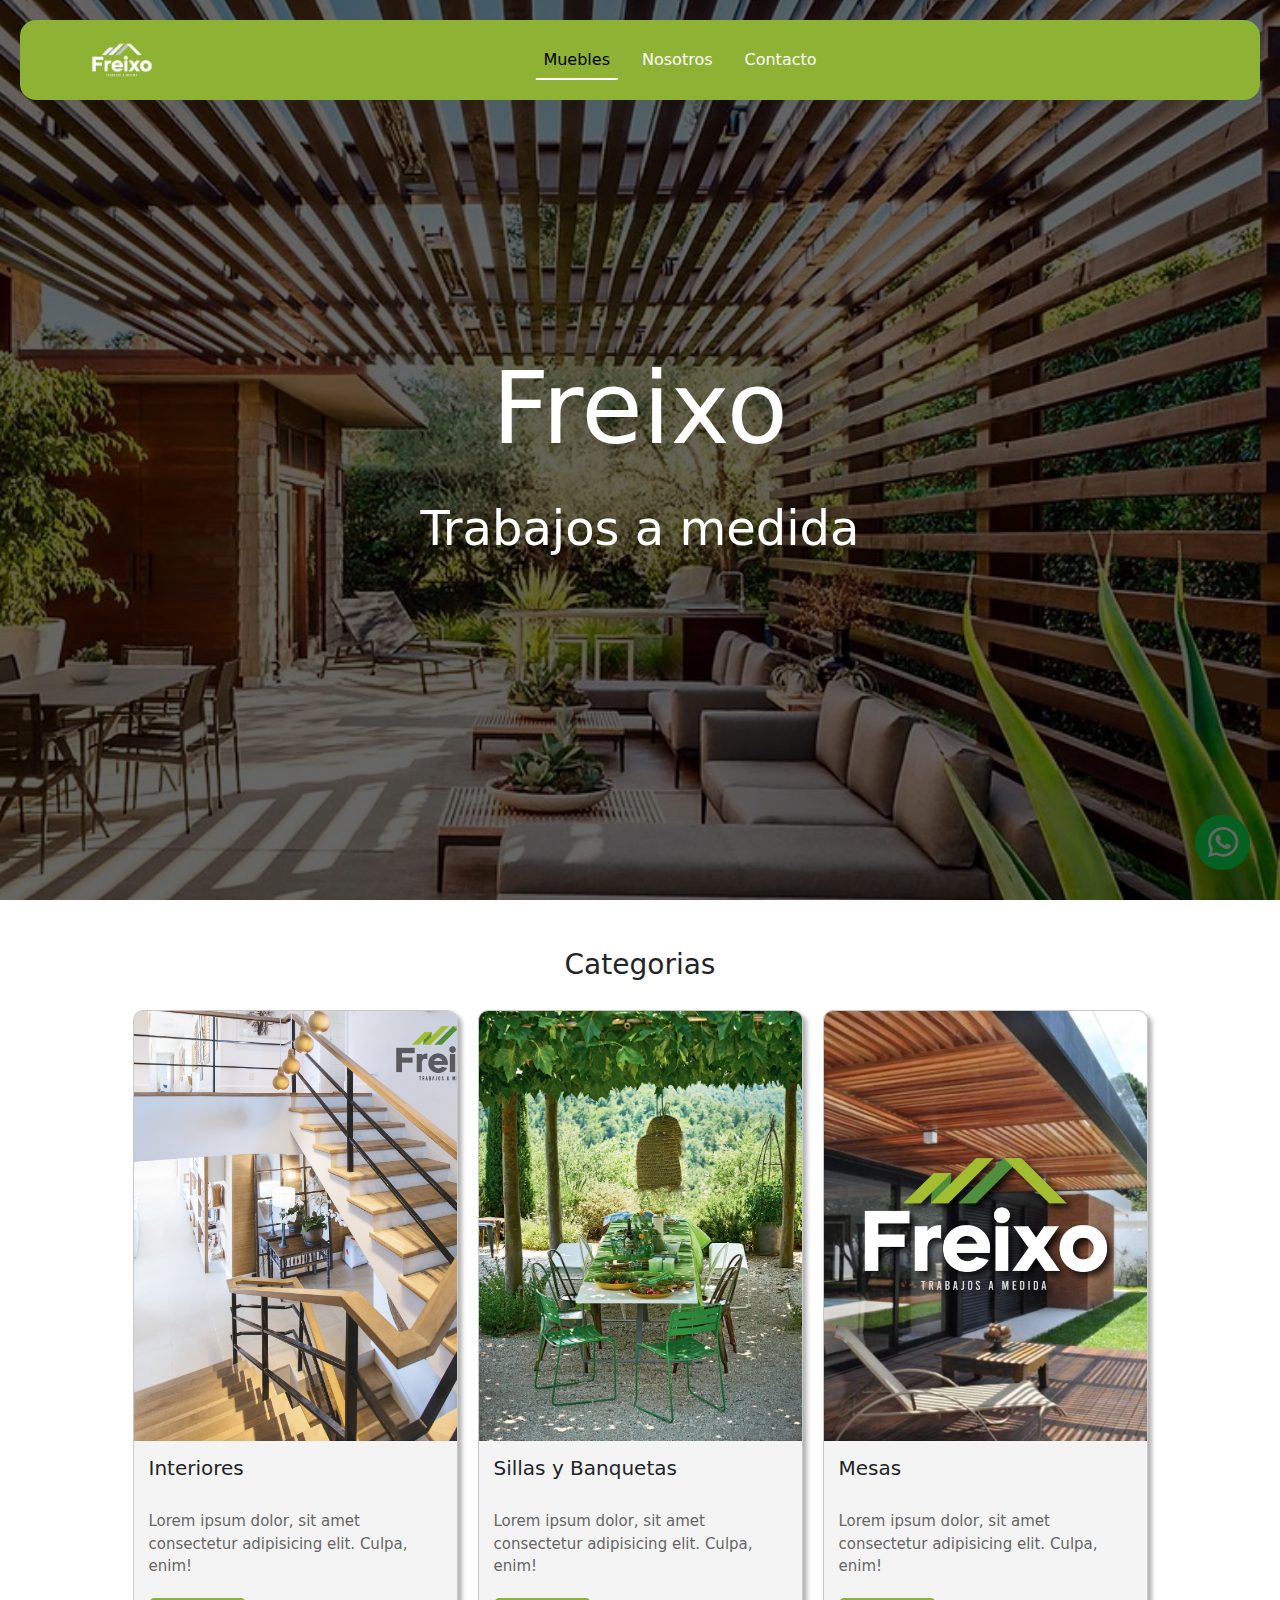
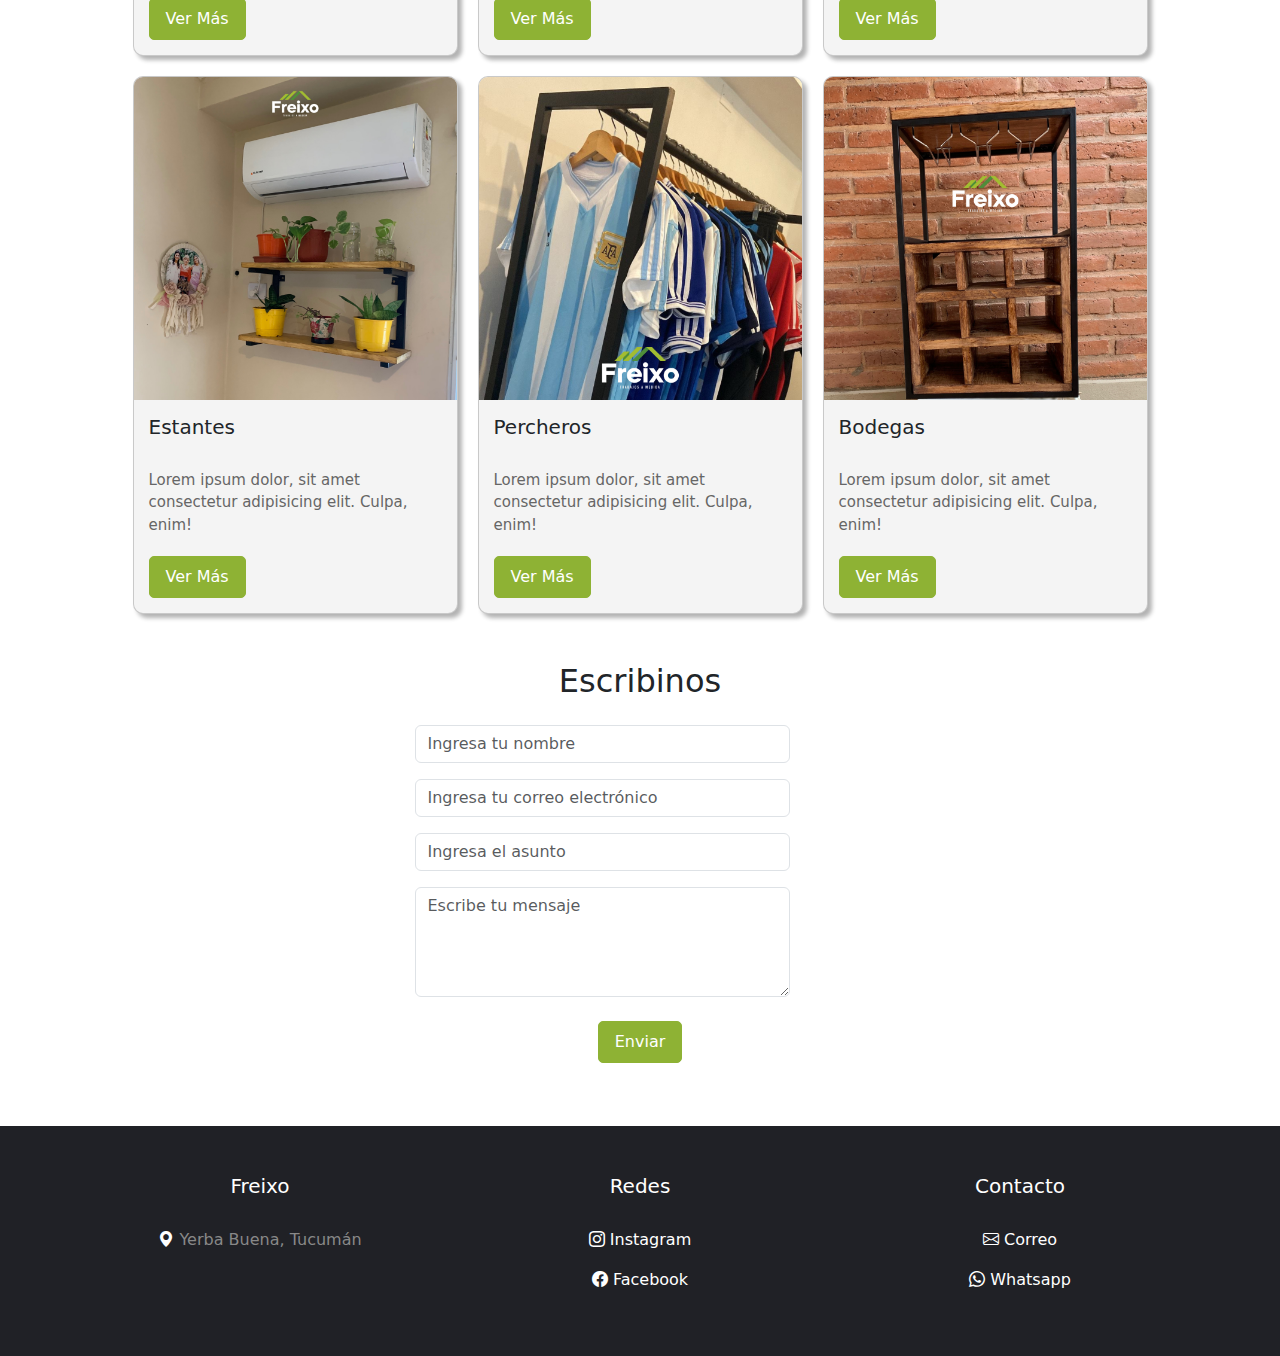
==== commit 15e8b8bb: "titulo formulario" ====
--- a/index.html
+++ b/index.html
@@ -125,7 +125,7 @@
         <div class="container mt-5">
             <div class="row justify-content-center">
               <div class="col-12 col-sm-10 col-md-8 col-lg-6 col-xl-5">
-                <h2 class="text-center mb-4">Contacto</h2>
+                <h2 class="text-center mb-4">Escribinos</h2>
                 <form id="form" action="https://api.web3forms.com/submit" method="POST">
                     <input type="hidden" name="access_key" value="26901b24-97a5-425b-a699-8bc2a45b3308">
                   <div class="form-row">
